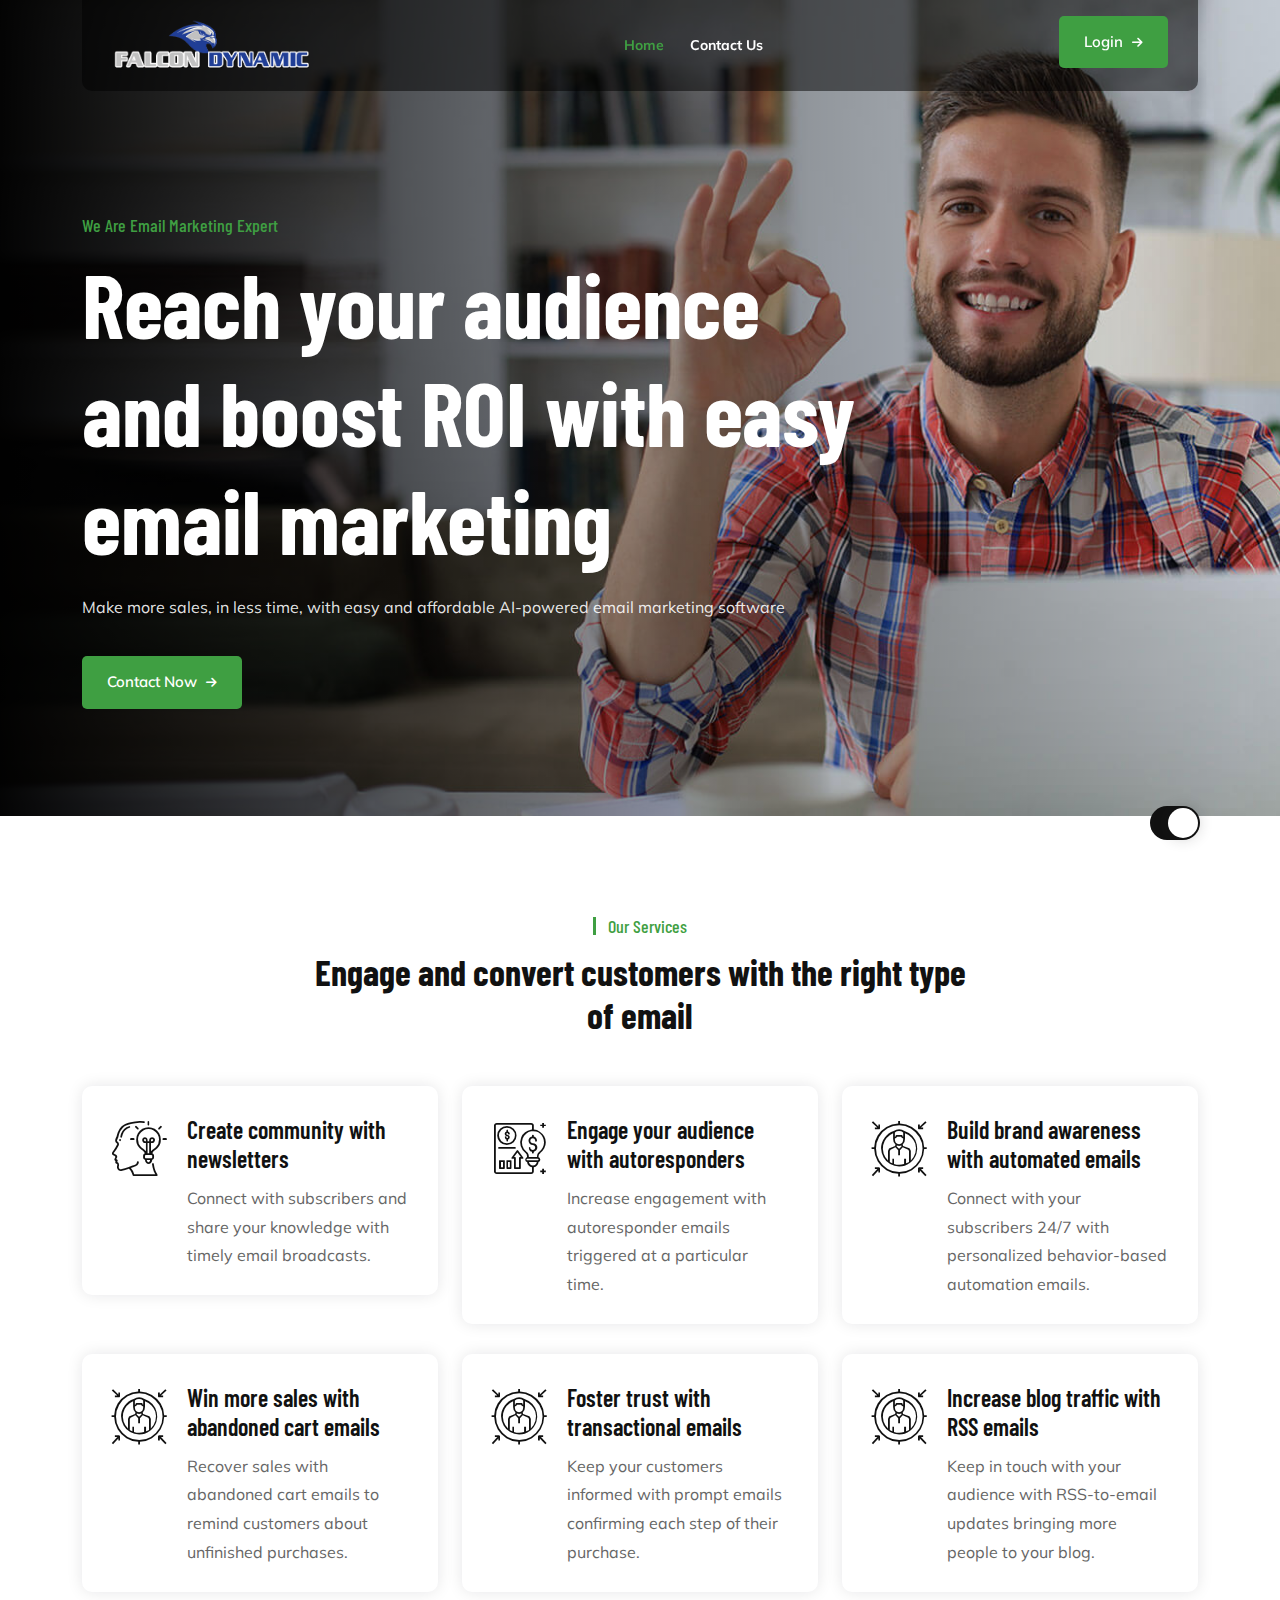
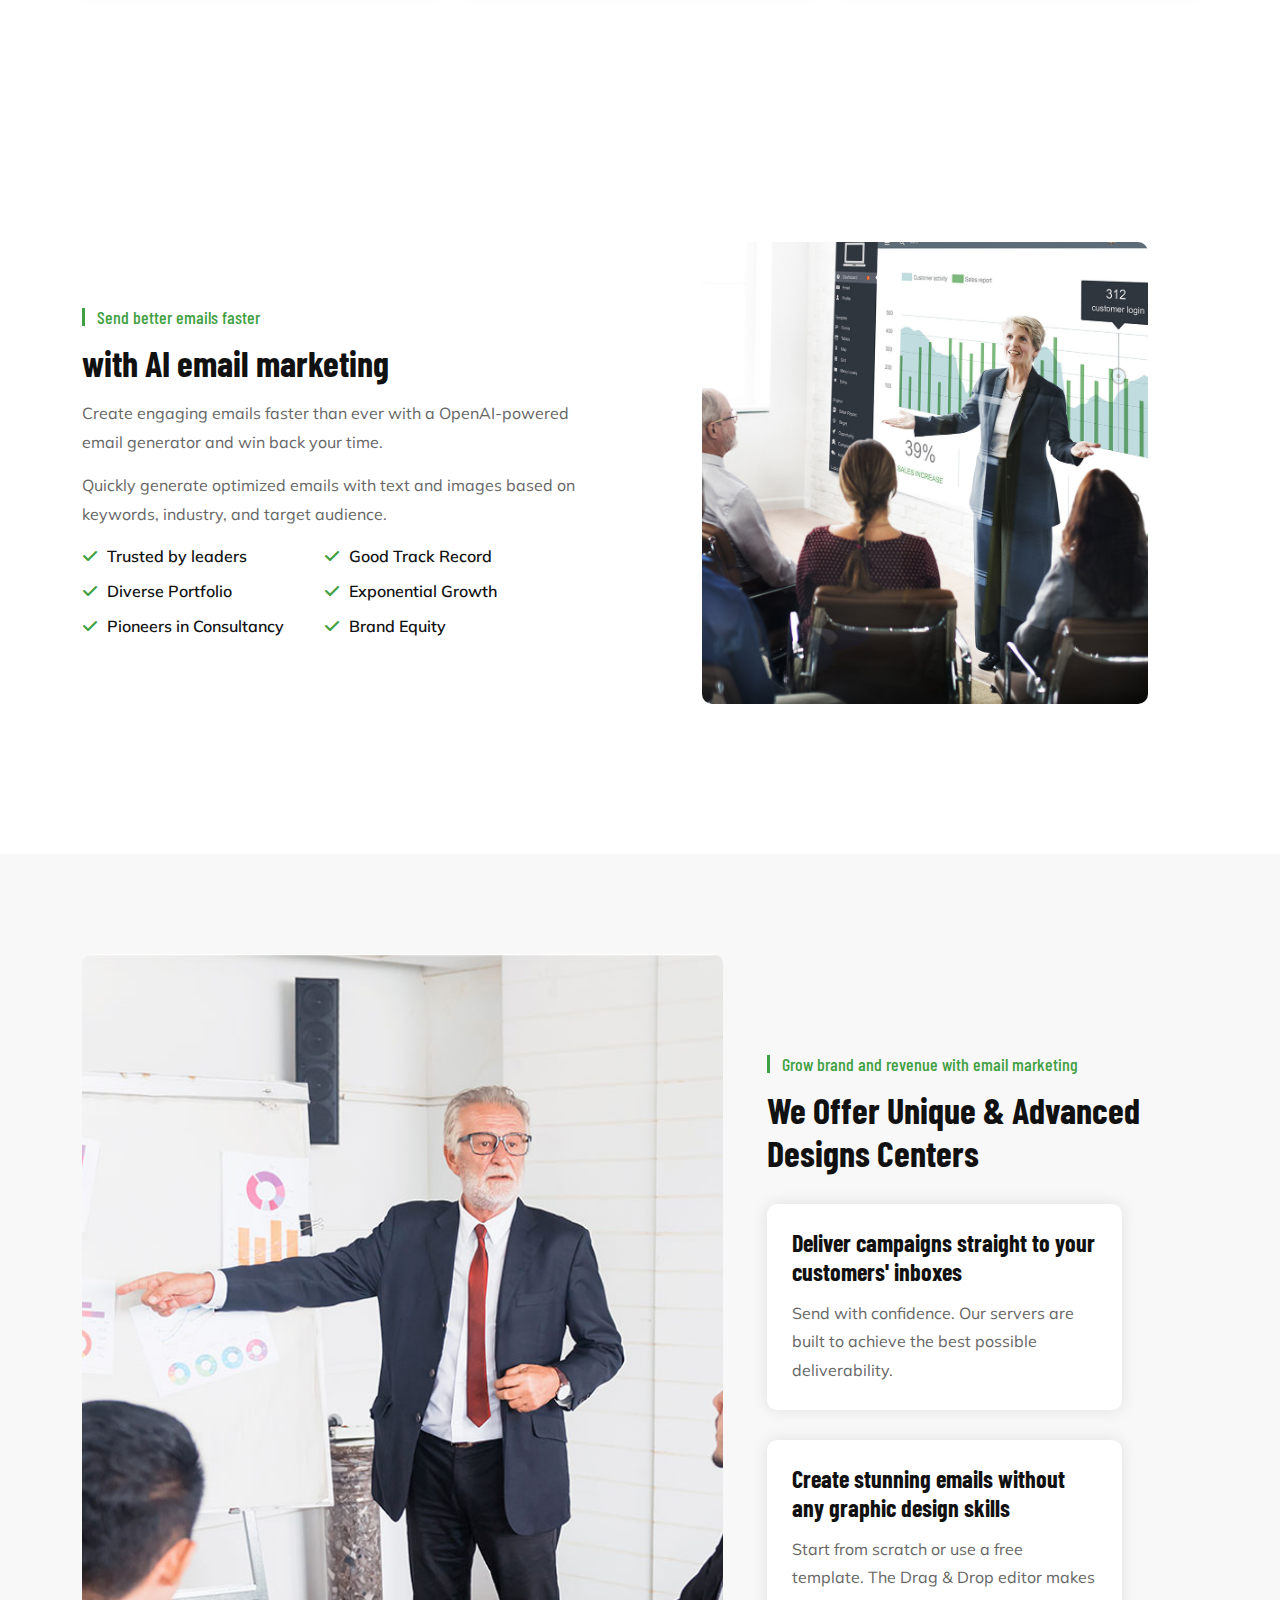
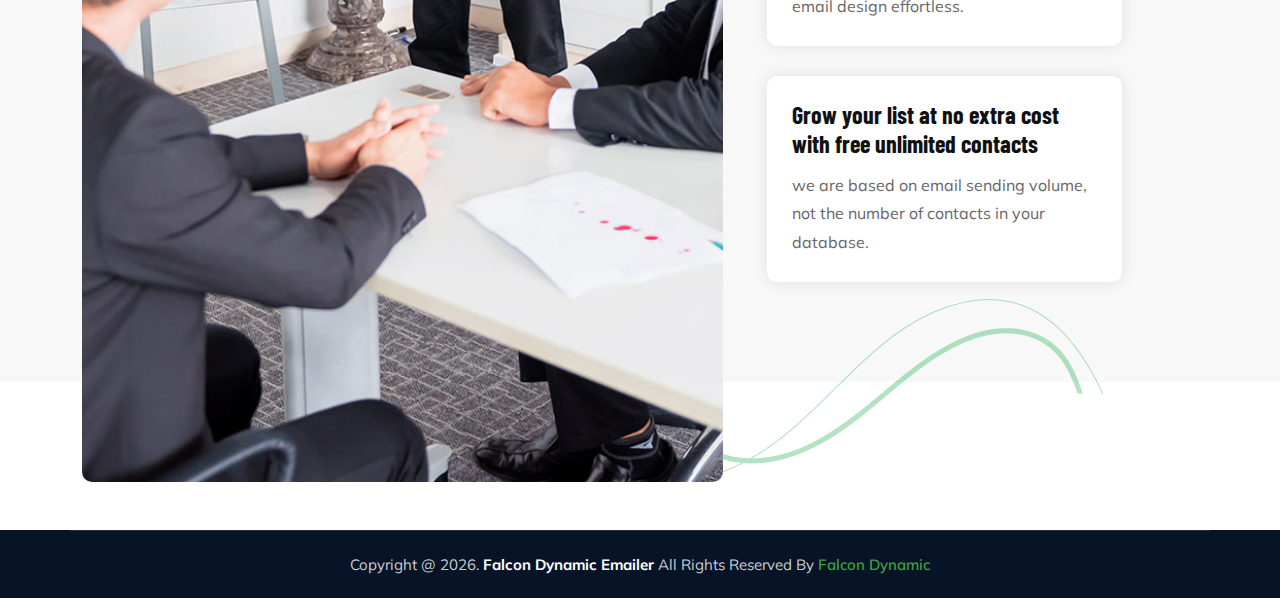
==== index.html @ 6d10794e "update" ====
<!DOCTYPE html>
<html lang="en">

<head>
    <meta charset="UTF-8">
    <meta http-equiv="X-UA-Compatible" content="IE=edge">
    <meta name="viewport" content="width=device-width, initial-scale=1.0">

    <link rel="stylesheet" href="assets/css/animate.min.css">
    <link rel="stylesheet" href="assets/css/bootstrap.min.css">
    <link rel="stylesheet" href="assets/css/fontawsome.min.css">
    <link rel="stylesheet" href="assets/fonts/font/flaticon.css">
    <link rel="stylesheet" href="assets/css/meanmenu.min.css">
    <link rel="stylesheet" href="assets/css/owl.carousel.min.css">
    <link rel="stylesheet" href="assets/css/nice-select.min.css">
    <link rel="stylesheet" href="assets/css/owl.theme.default.min.css">
    <link rel="stylesheet" href="assets/css/magnific-popup.min.css">
    <link rel="stylesheet" href="assets/css/jquery-ui.min.css">
    <link rel="stylesheet" href="assets/css/odometer.min.css">
    <link rel="stylesheet" href="assets/css/barfiller.css">
    <link rel="stylesheet" href="assets/css/style.css">
    <link rel="stylesheet" href="assets/css/dark.css">
    <link rel="stylesheet" href="assets/css/responsive.css">
    <title>Falcon Dynamic Emailer | Home</title>
    <link rel="icon" type="image/png" href="assets/images/fav-icon.png">
</head>

<body>
    <div class="theme-switcher">
        <label id="switch" class="switch">
            <input type="checkbox" onchange="toggleTheme()" id="slider">
            <span class="slider round"></span>
        </label>
    </div>

    <div class="header-area header-1">
        <div class="navbar-area">
            <div class="main-responsive-nav">
                <div class="container">
                    <div class="mobile-nav">
                        <a href="index.html" class="logo black-logo"><img src="assets/images/logo.png"
                                alt="logo" width="150px" /></a>
                        <a href="index.html" class="logo white-logo"><img src="assets/images/logo.png"
                                alt="logo"  width="150px" /></a>
                        <ul class="menu-sidebar menu-small-device">
                            <li><a class="default-button" href="https://mailer.falcondynamic.com/">Login <i
                                        class="fas fa-arrow-right"></i></a></li>
                        </ul>
                    </div>
                </div>
            </div>

            <div class="main-nav">
                <div class="container">
                    <nav class="navbar navbar-expand-md navbar-light">
                        <a class="navbar-brand" href="index.html">
                            <img src="assets/images/logo.png" alt="logo" width="200px" />
                        </a>
                        <div class="collapse navbar-collapse mean-menu" id="navbarSupportedContent">
                            <ul class="navbar-nav">
                                <li class="nav-item ">
                                    <a href="#" class="nav-link active">Home</a>
                                </li>
                                <li class="nav-item"><a href="contact.html" class="nav-link">Contact Us</a></li>
                            </ul>
                            <div class="menu-sidebar">
                                <a class="default-button" href="https://mailer.falcondynamic.com/">Login <i
                                        class="fas fa-arrow-right"></i></a>
                            </div>
                        </div>
                    </nav>
                </div>
            </div>
        </div>
    </div>


    <div class="main-banner">
        <div class="main-banner-slider-area owl-carousel slider-nav">
            <div class="main-banner-single-slider">
                <div class="container">
                    <div class="banner-text-area">
                        <h6>We Are Email Marketing Expert</h6>
                        <h1>Reach your audience and boost ROI with easy email marketing</h1>
                        <p>Make more sales, in less time, with easy and affordable AI-powered email marketing software
                        </p>
                        <div class="banner-buttons">
                            <ul>
                                <li><a class="default-button" href="contact.html">Contact Now <i
                                            class="fas fa-arrow-right"></i></a></li>
                            </ul>
                        </div>
                    </div>
                </div>
            </div>
        </div>
    </div>


    <section class="featurs ptb-100">
        <div class="container">
            <div class="default-section-title default-section-title-middle">
                <span>Our Services</span>
                <h3>Engage and convert customers with the right type of email</h3>
            </div>
            <div class="section-content">
                <div class="row gx-4 justify-content-center">
                    <div class="col-xl-4 col-lg-6 col-md-6 col-sm-12 col-12">
                        <div class="features-card">
                            <i class="flaticon-idea"></i>
                            <h4><a href="#">Create community with newsletters</a></h4>
                            <p>Connect with subscribers and share your
                                knowledge with timely email broadcasts.</p>
                        </div>
                    </div>
                    <div class="col-xl-4 col-lg-6 col-md-6 col-sm-12 col-12">
                        <div class="features-card">
                            <i class="flaticon-business"></i>
                            <h4><a href="#">Engage your audience with autoresponders
                                </a></h4>
                            <p>Increase engagement with autoresponder emails triggered at a particular time.</p>
                        </div>
                    </div>
                    <div class="col-xl-4 col-lg-6 col-md-6 col-sm-12 col-12">
                        <div class="features-card">
                            <i class="flaticon-target"></i>
                            <h4><a href="#">Build brand awareness with
                                automated emails</a></h4>
                            <p>Connect with your subscribers 24/7 with
                                personalized behavior-based automation emails. </p>
                        </div>
                    </div>
                    <div class="col-xl-4 col-lg-6 col-md-6 col-sm-12 col-12">
                        <div class="features-card">
                            <i class="flaticon-target"></i>
                            <h4><a href="#">Win more sales with
                                abandoned cart emails
                                </a></h4>
                            <p>Recover sales with abandoned cart emails to
                                remind customers about unfinished purchases.</p>
                        </div>
                    </div>
                    <div class="col-xl-4 col-lg-6 col-md-6 col-sm-12 col-12">
                        <div class="features-card">
                            <i class="flaticon-target"></i>
                            <h4><a href="#">Foster trust with
                                transactional emails                                
                                </a></h4>
                            <p>Keep your customers informed with prompt emails
                                confirming each step of their purchase.</p>
                        </div>
                    </div>
                    <div class="col-xl-4 col-lg-6 col-md-6 col-sm-12 col-12">
                        <div class="features-card">
                            <i class="flaticon-target"></i>
                            <h4><a href="#">Increase blog traffic
                                with RSS emails</a></h4>
                            <p>Keep in touch with your audience with RSS-to-email
                                updates bringing more people to your blog.</p>
                        </div>
                    </div>
                </div>
            </div>
        </div>
    </section>


    <section class="why-only-we ptb-100">
        <div class="container">
            <div class="row align-items-center">
                <div class="col-xl-6 col-lg-12 col-sm-12 col-md-12 col-12">
                    <div class="why-only-we-text-area pr-20">
                        <div class="default-section-title">
                            <span>Send better emails faster</span>
                            <h3>with AI email marketing</h3>
                        </div>
                        <p>Create engaging emails faster than ever with a OpenAI-powered email generator and win back your time.
                        </p>
                        <p>Quickly generate optimized emails with text and images based on keywords, industry, and target audience.</p>
                        <div class="why-we-list">
                            <ul>
                                <li><i class="fas fa-check"></i> Trusted by leaders</li>
                                <li><i class="fas fa-check"></i> Good Track Record</li>
                                <li><i class="fas fa-check"></i> Diverse Portfolio</li>
                                <li><i class="fas fa-check"></i> Exponential Growth</li>
                                <li><i class="fas fa-check"></i> Pioneers in Consultancy</li>
                                <li><i class="fas fa-check"></i> Brand Equity</li>
                            </ul>
                        </div>
                    </div>
                </div>
                <div class="col-xl-6 col-lg-12 col-sm-12 col-md-12 col-12">
                    <div class="why-only-img-area">
                        <img src="assets/images/why-we/ww1.jpg" alt="image">
                    </div>
                </div>
            </div>
        </div>
    </section>




    <section class="why-we why-we-1 pt-100 bg-f8f8f8">
        <div class="shape">
            <div class="shape-img">
                <img src="assets/images/shape/shape1.png" alt="image">
            </div>
        </div>
        <div class="container">
            <div class="row mb-5">
                <div class="col-xl-7 col-lg-6 col-md-12 col-sm-12 col-12">
                    <div class="why-we-img-area">
                        <img src="assets/images/why-we/ww2.jpg" alt="image">
                    </div>
                </div>
                <div class="col-xl-5 col-lg-6 col-md-12 col-sm-12 col-12">
                    <div class="why-we-text-area why-we-text-area-1 pl-20">
                        <div class="default-section-title">
                            <span>Grow brand and revenue with email marketing</span>
                            <h3>We Offer Unique & Advanced Designs Centers</h3>
                        </div>
                        <div class="why-card-area">
                            <div class="row">
                                <div class="col-lg-10 col-md-12 col-sm-12 col-12">
                                    <div class="why-we-card">
                                        <h4>Deliver campaigns straight to your customers' inboxes</h4>
                                        <p>Send with confidence. Our  servers are built to achieve the best possible deliverability.</p>
                                    </div>
                                </div>
                                <div class="col-lg-10 col-md-12 col-sm-12 col-12">
                                    <div class="why-we-card">
                                        <h4>Create stunning emails without any graphic design skills</h4>
                                        <p>Start from scratch or use a free template. The Drag & Drop editor makes email design effortless.</p>
                                    </div>
                                </div>
                                <div class="col-lg-10 col-md-12 col-sm-12 col-12">
                                    <div class="why-we-card">
                                        <h4>Grow your list at no extra cost with free unlimited contacts</h4>
                                        <p>we are based on email sending volume, not the number of contacts in your database.</p>
                                    </div>
                                </div>
                            </div>
                        </div>
                    </div>
                </div>
            </div>
        </div>
    </section>






    <div class="copyright bg-071327">
        <div class="container">
            <p>Copyright @
                <script data-cfasync="false"
                    src="https://templates.hibootstrap.com/cdn-cgi/scripts/5c5dd728/cloudflare-static/email-decode.min.js"></script>
                <script>document.write(new Date().getFullYear())</script>. <strong>Falcon Dynamic Emailer</strong> All Rights Reserved
                By <a target="_blank" href="https://falcondynamic.com/">Falcon Dynamic</a>
            </p>
        </div>
    </div>

    <div class="go-top go-top-3"><i class="fas fa-chevron-up"></i></div>

    <script src="assets/js/jquery.min.js"></script>
    <script src="assets/js/jquery-ui.min.js"></script>
    <script src="assets/js/bootstrap.bundle.min.js"></script>
    <script src="assets/js/meanmenu.js"></script>
    <script src="assets/js/owl.carousel.min.js"></script>
    <script src="assets/js/magnific-popup.min.js"></script>
    <script src="assets/js/TweenMax.js"></script>
    <script src="assets/js/nice-select.min.js"></script>
    <script src="assets/js/form-validator.min.js"></script>
    <script src="assets/js/contact-form-script.js"></script>
    <script src="assets/js/ajaxchimp.min.js"></script>
    <script src="assets/js/countdown.min.js"></script>
    <script src="assets/js/appear.min.js"></script>
    <script src="assets/js/barfiller.js"></script>
    <script src="assets/js/odometer.min.js"></script>
    <script src="assets/js/custom.js"></script>
    <script>
        $('.buy-now-btn').remove();
    </script>
</body>

</html>
---- assets/fonts/font/flaticon.css ----
@charset "UTF-8";@font-face{font-family:flaticon;src:url(flaticona176.ttf?578760c2a324a05ed5fbdf5972e6b135) format("truetype"),url(flaticona176.woff?578760c2a324a05ed5fbdf5972e6b135) format("woff"),url(flaticona176.woff2?578760c2a324a05ed5fbdf5972e6b135) format("woff2"),url(flaticona176.eot?578760c2a324a05ed5fbdf5972e6b135#iefix) format("embedded-opentype"),url(flaticona176.svg?578760c2a324a05ed5fbdf5972e6b135#flaticon) format("svg")}i[class^=flaticon-]:before,i[class*=" flaticon-"]:before{font-family:flaticon!important;font-style:normal;font-weight:400!important;font-variant:normal;text-transform:none;line-height:1;-webkit-font-smoothing:antialiased;-moz-osx-font-smoothing:grayscale}.flaticon-idea:before{content:""}.flaticon-business:before{content:""}.flaticon-target:before{content:""}.flaticon-business-plan:before{content:""}.flaticon-business-1:before{content:""}.flaticon-document:before{content:""}.flaticon-business-2:before{content:""}.flaticon-right-quotes-symbol:before{content:""}.flaticon-web-design:before{content:""}.flaticon-content-writing:before{content:""}.flaticon-application:before{content:""}.flaticon-idea-1:before{content:""}.flaticon-design-process:before{content:""}.flaticon-experience:before{content:""}
---- assets/css/barfiller.css ----
.barfiller{width:100%;height:12px;background:#fcfcfc;border:1px solid #ccc;position:relative;margin-bottom:20px;box-shadow:inset 1px 4px 9px -6px rgba(0,0,0,.5);-moz-box-shadow:inset 1px 4px 9px -6px rgba(0,0,0,.5)}.barfiller .fill{display:block;position:relative;width:0;height:100%;background:#333;z-index:1}.barfiller .tipWrap{display:none}.barfiller .tip{margin-top:-30px;padding:2px 4px;font-size:11px;color:#fff;left:0;position:absolute;z-index:2;background:#333}.barfiller .tip:after{border:solid;border-color:rgba(0,0,0,.8) transparent;border-width:6px 6px 0;content:"";display:block;position:absolute;left:9px;top:100%;z-index:9}
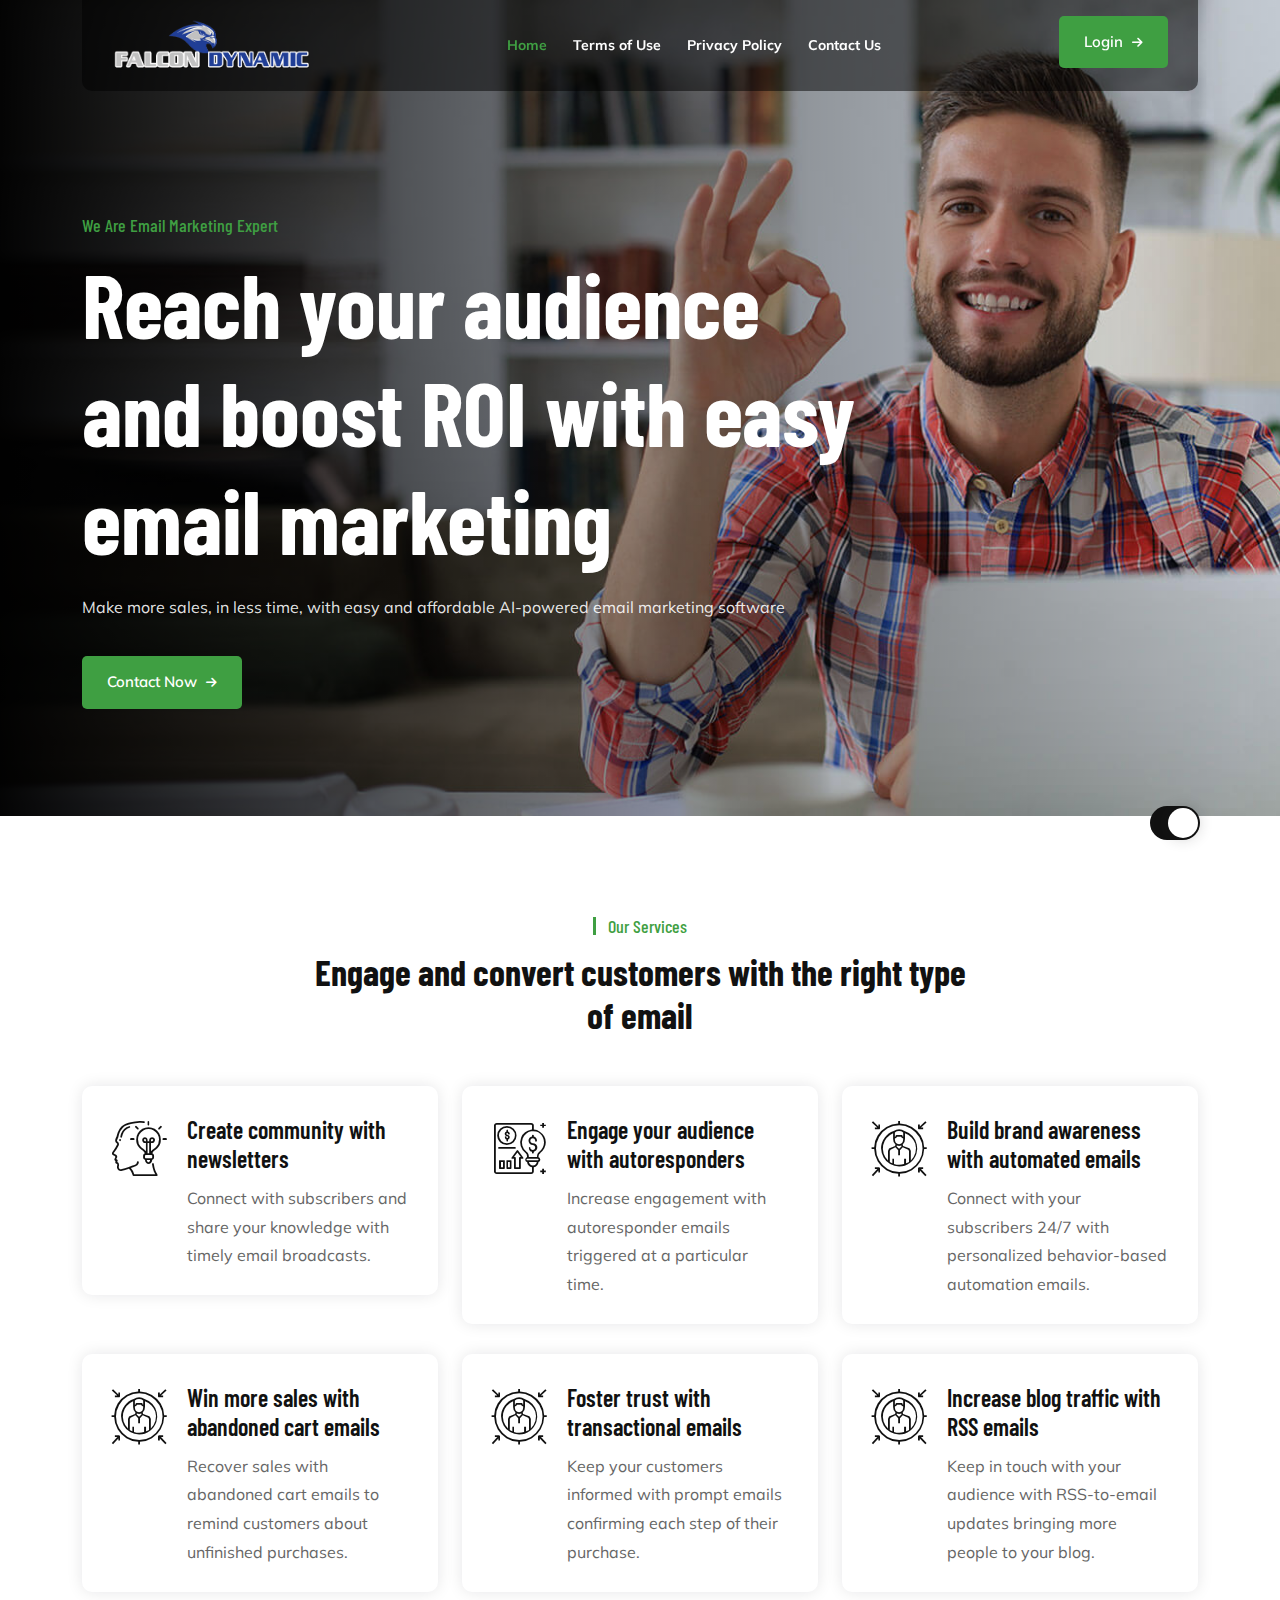
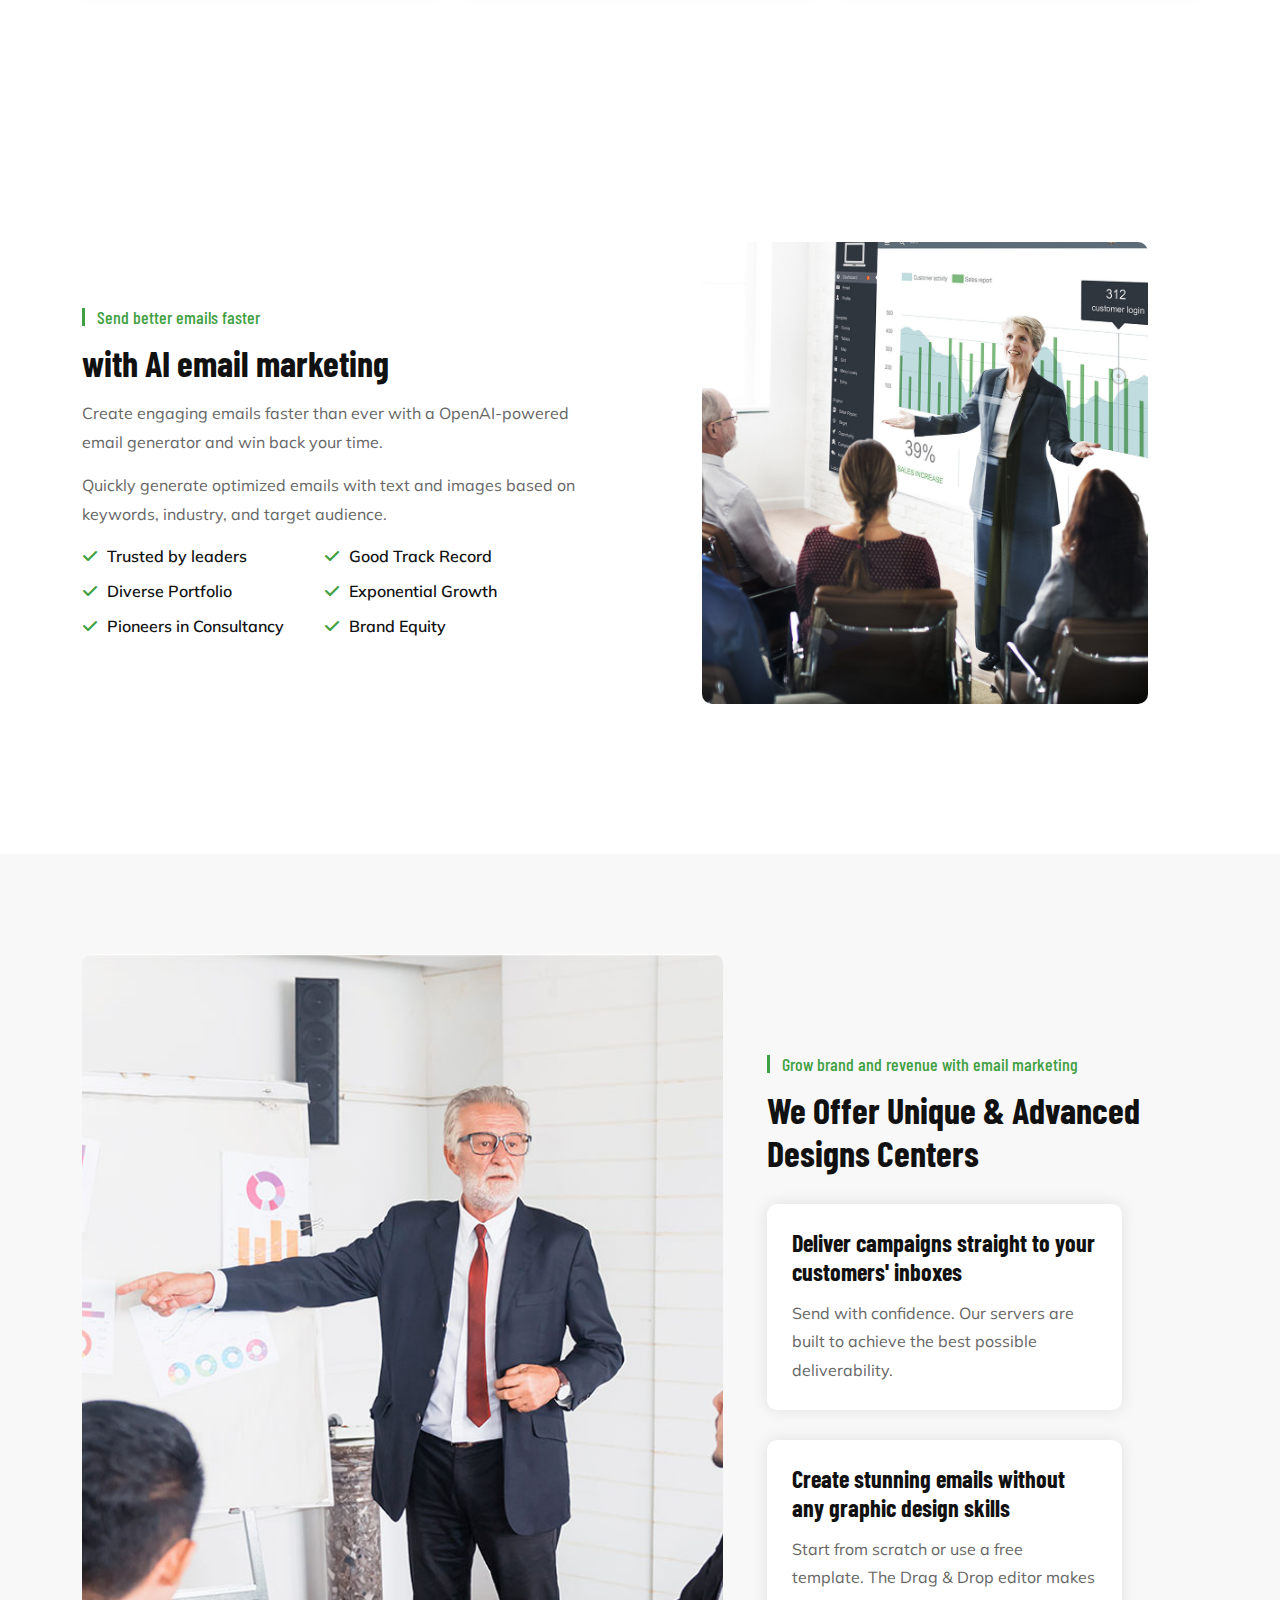
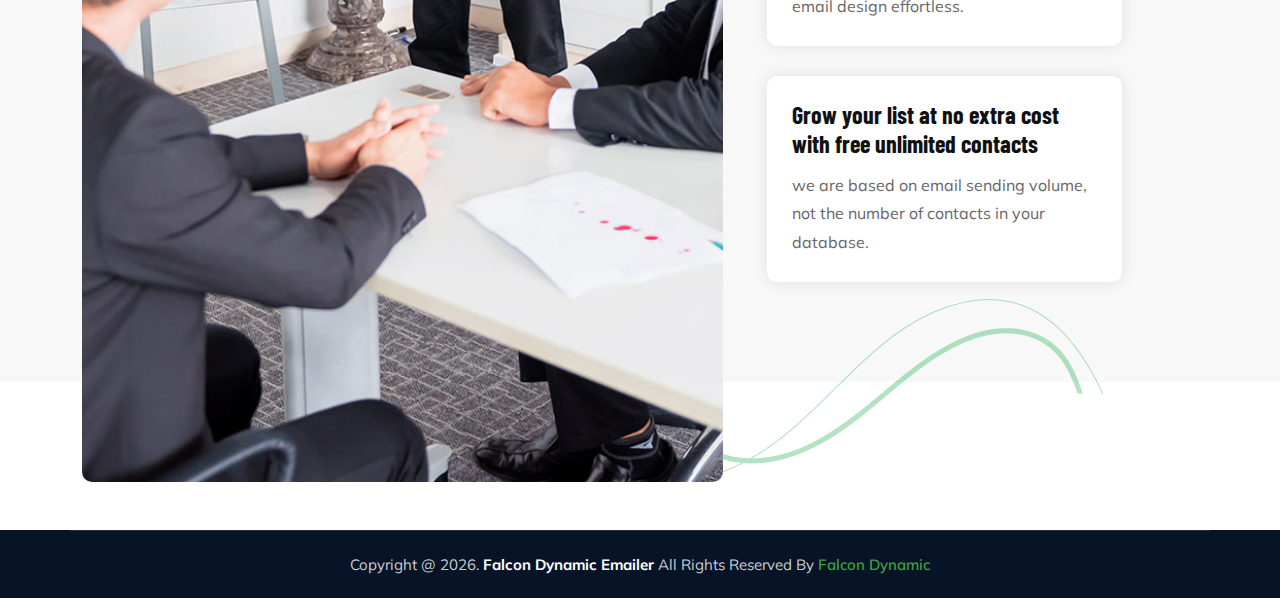
==== commit d73ee563: "update 2" ====
--- a/index.html
+++ b/index.html
@@ -38,10 +38,10 @@
             <div class="main-responsive-nav">
                 <div class="container">
                     <div class="mobile-nav">
-                        <a href="index.html" class="logo black-logo"><img src="assets/images/logo.png"
-                                alt="logo" width="150px" /></a>
-                        <a href="index.html" class="logo white-logo"><img src="assets/images/logo.png"
-                                alt="logo"  width="150px" /></a>
+                        <a href="index.html" class="logo black-logo"><img src="assets/images/logo.png" alt="logo"
+                                width="150px" /></a>
+                        <a href="index.html" class="logo white-logo"><img src="assets/images/logo.png" alt="logo"
+                                width="150px" /></a>
                         <ul class="menu-sidebar menu-small-device">
                             <li><a class="default-button" href="https://mailer.falcondynamic.com/">Login <i
                                         class="fas fa-arrow-right"></i></a></li>
@@ -60,6 +60,14 @@
                             <ul class="navbar-nav">
                                 <li class="nav-item ">
                                     <a href="#" class="nav-link active">Home</a>
+                                </li>
+                                <li class="nav-item ">
+                                    <a href="https://mailer.falcondynamic.com/terms-of-use" target="_blank"
+                                        class="nav-link">Terms of Use</a>
+                                </li>
+                                <li class="nav-item">
+                                    <a href="https://mailer.falcondynamic.com/privacy-policy" target="_blank"
+                                        class="nav-link">Privacy Policy</a>
                                 </li>
                                 <li class="nav-item"><a href="contact.html" class="nav-link">Contact Us</a></li>
                             </ul>
@@ -125,7 +133,7 @@
                         <div class="features-card">
                             <i class="flaticon-target"></i>
                             <h4><a href="#">Build brand awareness with
-                                automated emails</a></h4>
+                                    automated emails</a></h4>
                             <p>Connect with your subscribers 24/7 with
                                 personalized behavior-based automation emails. </p>
                         </div>
@@ -134,7 +142,7 @@
                         <div class="features-card">
                             <i class="flaticon-target"></i>
                             <h4><a href="#">Win more sales with
-                                abandoned cart emails
+                                    abandoned cart emails
                                 </a></h4>
                             <p>Recover sales with abandoned cart emails to
                                 remind customers about unfinished purchases.</p>
@@ -144,7 +152,7 @@
                         <div class="features-card">
                             <i class="flaticon-target"></i>
                             <h4><a href="#">Foster trust with
-                                transactional emails                                
+                                    transactional emails
                                 </a></h4>
                             <p>Keep your customers informed with prompt emails
                                 confirming each step of their purchase.</p>
@@ -154,7 +162,7 @@
                         <div class="features-card">
                             <i class="flaticon-target"></i>
                             <h4><a href="#">Increase blog traffic
-                                with RSS emails</a></h4>
+                                    with RSS emails</a></h4>
                             <p>Keep in touch with your audience with RSS-to-email
                                 updates bringing more people to your blog.</p>
                         </div>
@@ -174,9 +182,11 @@
                             <span>Send better emails faster</span>
                             <h3>with AI email marketing</h3>
                         </div>
-                        <p>Create engaging emails faster than ever with a OpenAI-powered email generator and win back your time.
+                        <p>Create engaging emails faster than ever with a OpenAI-powered email generator and win back
+                            your time.
                         </p>
-                        <p>Quickly generate optimized emails with text and images based on keywords, industry, and target audience.</p>
+                        <p>Quickly generate optimized emails with text and images based on keywords, industry, and
+                            target audience.</p>
                         <div class="why-we-list">
                             <ul>
                                 <li><i class="fas fa-check"></i> Trusted by leaders</li>
@@ -225,19 +235,22 @@
                                 <div class="col-lg-10 col-md-12 col-sm-12 col-12">
                                     <div class="why-we-card">
                                         <h4>Deliver campaigns straight to your customers' inboxes</h4>
-                                        <p>Send with confidence. Our  servers are built to achieve the best possible deliverability.</p>
+                                        <p>Send with confidence. Our servers are built to achieve the best possible
+                                            deliverability.</p>
                                     </div>
                                 </div>
                                 <div class="col-lg-10 col-md-12 col-sm-12 col-12">
                                     <div class="why-we-card">
                                         <h4>Create stunning emails without any graphic design skills</h4>
-                                        <p>Start from scratch or use a free template. The Drag & Drop editor makes email design effortless.</p>
+                                        <p>Start from scratch or use a free template. The Drag & Drop editor makes email
+                                            design effortless.</p>
                                     </div>
                                 </div>
                                 <div class="col-lg-10 col-md-12 col-sm-12 col-12">
                                     <div class="why-we-card">
                                         <h4>Grow your list at no extra cost with free unlimited contacts</h4>
-                                        <p>we are based on email sending volume, not the number of contacts in your database.</p>
+                                        <p>we are based on email sending volume, not the number of contacts in your
+                                            database.</p>
                                     </div>
                                 </div>
                             </div>
@@ -258,7 +271,8 @@
             <p>Copyright @
                 <script data-cfasync="false"
                     src="https://templates.hibootstrap.com/cdn-cgi/scripts/5c5dd728/cloudflare-static/email-decode.min.js"></script>
-                <script>document.write(new Date().getFullYear())</script>. <strong>Falcon Dynamic Emailer</strong> All Rights Reserved
+                <script>document.write(new Date().getFullYear())</script>. <strong>Falcon Dynamic Emailer</strong> All
+                Rights Reserved
                 By <a target="_blank" href="https://falcondynamic.com/">Falcon Dynamic</a>
             </p>
         </div>
